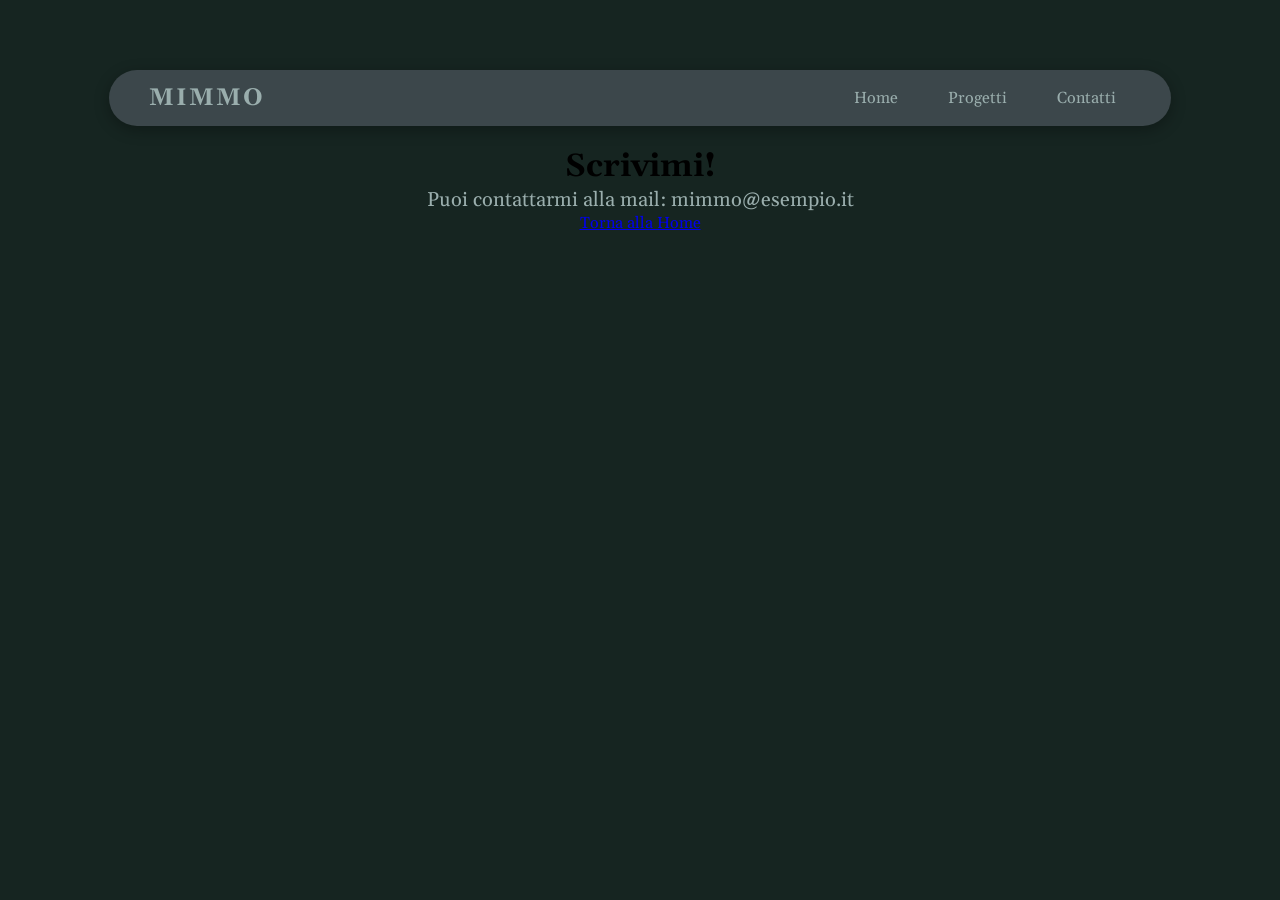
==== contatti.html @ 62b25ac6 "Added 'Progetti' 'Home' and 'Contatti' page" ====
<!DOCTYPE html>
<html lang="it">
<head>
    <meta charset="UTF-8">
    <meta name="viewport" content="width=device-width, initial-scale=1.0">
    <title>Contatti - Mimmo</title>
    <link rel="stylesheet" href="style.css">
    <link href="https://fonts.googleapis.com/css2?family=Gelasio:wght@400;700&display=swap" rel="stylesheet">
</head>
<body>
    <nav class="navbar">
        <div class="logo">MIMMO</div>
        <ul class="nav-links">
            <li><a href="index.html">Home</a></li>
            <li><a href="#">Progetti</a></li>
            <li><a href="contatti.html">Contatti</a></li>
        </ul>
    </nav>

    <main>
        <h1>Scrivimi!</h1>
        <p>Puoi contattarmi alla mail: mimmo@esempio.it</p>
        <a href="index.html">Torna alla Home</a>
    </main>
</body>
</html>
---- style.css ----
body {
    font-family: 'Gelasio', sans-serif; 
    background-color: #162521;
    text-align: center;
    padding: 50px;
}
p {
    color: #9AAEAD; /* Un arancione vivace */
    font-size: 20px; /* Opzionale: lo rende anche più grande */
}
header h1 {
     color: #9AAEAD;
     /* color: #f4f4f4; */
}

button {
    background-color: #A24D5D;
    color: #9AAEAD;
    border: none;
    padding: 10px 20px;
    cursor: pointer;
    border-radius: 5px;
    font-size: 16px;
}

button:hover {
    background-color: #A24D5D;
}

.container {
    display: flex;
    justify-content: space-around; /* Distribuisce gli elementi */
    align-items: center;
    flex-wrap: wrap; /* Fondamentale per il cellulare! */
    padding: 20px;
}

/* Rimuovi i margini predefiniti del browser */
* {
    margin: 0;
    padding: 0;
    box-sizing: border-box;
}

.navbar {
    display: flex;
    justify-content: space-between; /* Spinge logo e link ai lati opposti */
    align-items: center;
    background-color: #3C474B;
    color: #9AAEAD;
    top: 0;
    z-index: 1000;
    /* padding: 1rem 5%;*/
    padding: 10px 40px;
    border-radius: 50px;
    width: 90%;
    margin: 20px auto; /* Centra la navbar */
    position: sticky; /* La tiene fissa in alto mentre scorri */
    box-shadow: 0 4px 15px rgba(0, 0, 0, 0.3); /* Aggiunge un'ombra per un effetto di profondità */
}

.logo {
    font-size: 1.5rem;
    font-weight: bold;
    letter-spacing: 2px;
}

.nav-links {
    display: flex;
    list-style: none; /* Rimuove i pallini della lista */
}

.nav-links li {
    margin-left: 20px;
}

.nav-links a {
    display: inline-block; /* FONDAMENTALE per far vedere lo sfondo e il padding */
    padding: 8px 15px;
    border-radius: 20px;
    color: #9AAEAD;
    text-decoration: none;
    transition: all 0.3s ease;
}

.nav-links a:hover {
    background-color: #157A6E !important; /* L'uso di !important serve a forzare il colore se c'è un conflitto */
    color: white !important;
}

.nav-icon {
    width: 40px;      /* Larghezza */
    height: auto;     /* Mantiene le proporzioni */
    margin-right: 10px; /* Spazio tra immagine e testo */
    vertical-align: middle; /* Allinea l'immagine al centro del testo */
}

/* Quando lo schermo è più stretto di 600px... */
@media (max-width: 600px) {
    body {
        padding: 10px;
        font-size: 14px;
    }
    .container {
        flex-direction: column; /* Gli elementi tornano uno sopra l'altro */
    }
    .navbar {
        flex-direction: column; /* Mette logo sopra e link sotto */
        text-align: center;
    }
    .nav-links {
        margin-top: 10px;
    }
    .nav-links li {
        margin: 5px 10px;
    }
}
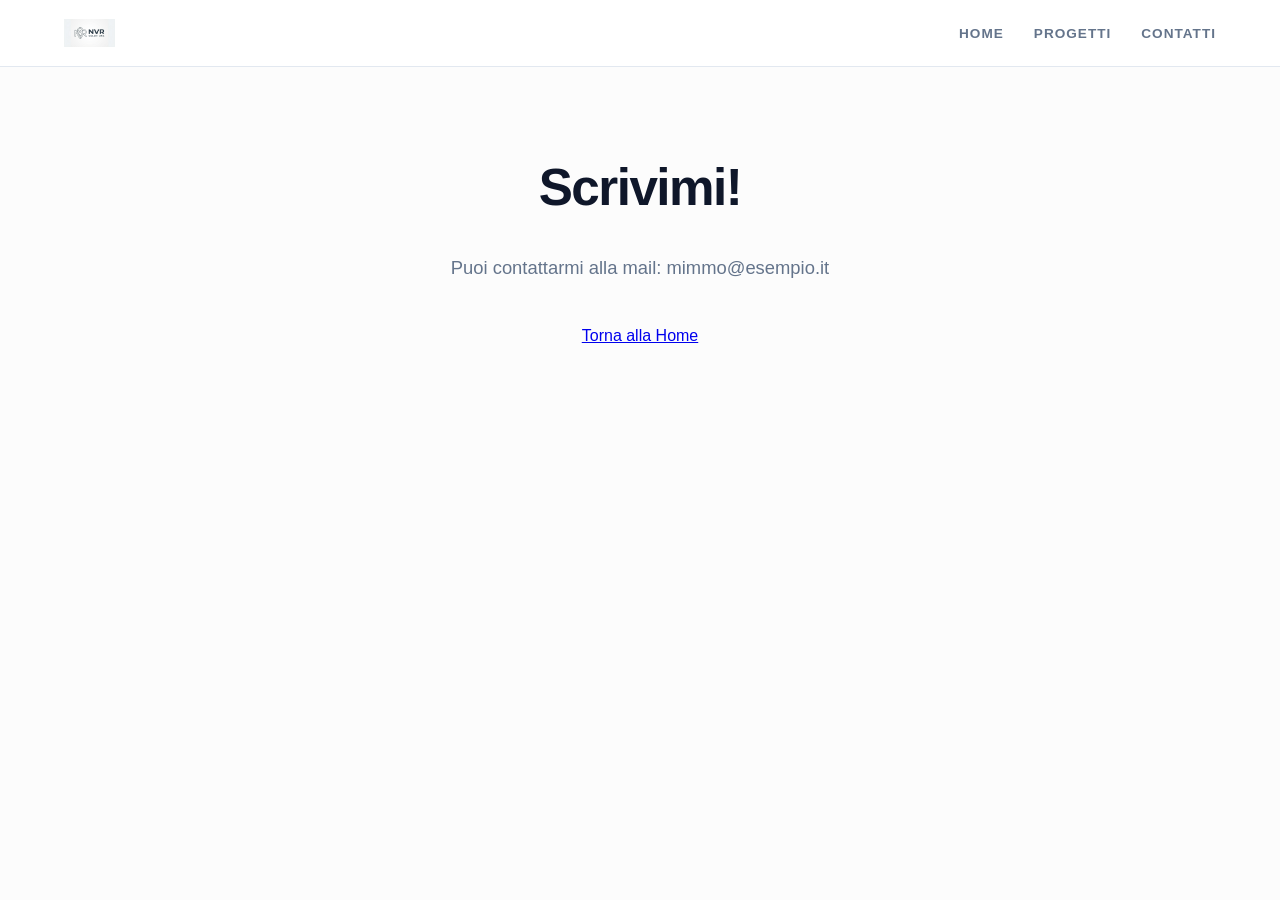
==== commit f579e5d8: "Major layout changes" ====
--- a/contatti.html
+++ b/contatti.html
@@ -9,7 +9,9 @@
 </head>
 <body>
     <nav class="navbar">
-        <div class="logo">MIMMO</div>
+        <div class="logo">
+            <img src="logo-mimmo.png" alt="Logo di Mimmo" class="nav-icon">
+        </div>
         <ul class="nav-links">
             <li><a href="index.html">Home</a></li>
             <li><a href="#">Progetti</a></li>
--- a/style.css
+++ b/style.css
@@ -1,117 +1,171 @@
-body {
-    font-family: 'Gelasio', sans-serif; 
-    background-color: #162521;
-    text-align: center;
-    padding: 50px;
-}
-p {
-    color: #9AAEAD; /* Un arancione vivace */
-    font-size: 20px; /* Opzionale: lo rende anche più grande */
-}
-header h1 {
-     color: #9AAEAD;
-     /* color: #f4f4f4; */
+/* 1. PALETTE INDUSTRIALE PULITA */
+:root {
+    --bg-site: #fcfcfc;        /* Bianco quasi assoluto */
+    --text-main: #1e293b;      /* Grigio fumo (molto leggibile) */
+    --text-muted: #64748b;     /* Grigio per dettagli secondari */
+    --accent-blue: #0f172a;    /* Blu Navy industriale */
+    --accent-action: #3b82f6;  /* Blu vivace per interazioni */
+    --border-color: #e2e8f0;   /* Linee di separazione sottili */
+    --white: #ffffff;
 }
 
-button {
-    background-color: #A24D5D;
-    color: #9AAEAD;
-    border: none;
-    padding: 10px 20px;
-    cursor: pointer;
-    border-radius: 5px;
-    font-size: 16px;
-}
-
-button:hover {
-    background-color: #A24D5D;
-}
-
-.container {
-    display: flex;
-    justify-content: space-around; /* Distribuisce gli elementi */
-    align-items: center;
-    flex-wrap: wrap; /* Fondamentale per il cellulare! */
-    padding: 20px;
-}
-
-/* Rimuovi i margini predefiniti del browser */
 * {
     margin: 0;
     padding: 0;
     box-sizing: border-box;
 }
 
+body {
+    /* AGGIORNAMENTO FONT */
+    font-family: 'Funnel Sans', sans-serif;
+    background-color: var(--bg-site);
+    color: var(--text-main);
+    line-height: 1.6;
+    -webkit-font-smoothing: antialiased;
+}
+
+/* 2. NAVBAR ARCHITETTONICA - LINEARE */
 .navbar {
     display: flex;
-    justify-content: space-between; /* Spinge logo e link ai lati opposti */
+    justify-content: space-between;
     align-items: center;
-    background-color: #3C474B;
-    color: #9AAEAD;
+    background-color: var(--white);
+    padding: 1.2rem 5%;
+    border-bottom: 1px solid var(--border-color);
+    position: sticky;
     top: 0;
     z-index: 1000;
-    /* padding: 1rem 5%;*/
-    padding: 10px 40px;
-    border-radius: 50px;
-    width: 90%;
-    margin: 20px auto; /* Centra la navbar */
-    position: sticky; /* La tiene fissa in alto mentre scorri */
-    box-shadow: 0 4px 15px rgba(0, 0, 0, 0.3); /* Aggiunge un'ombra per un effetto di profondità */
 }
 
 .logo {
-    font-size: 1.5rem;
-    font-weight: bold;
-    letter-spacing: 2px;
+    display: flex;
+    align-items: center;
+    gap: 12px;
+    font-weight: 800; /* Molto marcato per Funnel Sans */
+    font-size: 1.1rem;
+    color: var(--accent-blue);
+    letter-spacing: 0.5px;
+    text-transform: uppercase;
+}
+
+.logo img {
+    height: 28px;
+    width: auto;
 }
 
 .nav-links {
+    list-style: none;
     display: flex;
-    list-style: none; /* Rimuove i pallini della lista */
-}
-
-.nav-links li {
-    margin-left: 20px;
+    gap: 30px;
 }
 
 .nav-links a {
-    display: inline-block; /* FONDAMENTALE per far vedere lo sfondo e il padding */
-    padding: 8px 15px;
-    border-radius: 20px;
-    color: #9AAEAD;
+    color: var(--text-muted);
     text-decoration: none;
+    font-size: 0.85rem;
+    font-weight: 600;
+    text-transform: uppercase;
+    letter-spacing: 1px;
+    transition: color 0.2s ease;
+}
+
+.nav-links a:hover {
+    color: var(--accent-action);
+}
+
+/* 3. LAYOUT CENTRATO */
+main {
+    max-width: 1000px;
+    margin: 80px auto;
+    padding: 0 20px;
+    text-align: center;
+}
+
+h1 {
+    font-size: 3.2rem;
+    font-weight: 800;
+    color: var(--accent-blue);
+    margin-bottom: 24px;
+    letter-spacing: -1.5px; /* Compattiamo il titolo per un look più moderno */
+}
+
+p {
+    color: var(--text-muted);
+    font-size: 1.15rem;
+    font-weight: 400;
+    max-width: 600px;
+    margin: 0 auto 40px auto;
+}
+
+/* 4. BOTTONE "3D PRECISION" */
+#mioBottone {
+    background-color: var(--accent-blue);
+    color: var(--white);
+    border: none;
+    padding: 14px 34px;
+    font-size: 0.85rem;
+    font-weight: 700;
+    text-transform: uppercase;
+    letter-spacing: 1.5px;
+    border-radius: 2px; /* Angoli quasi vivi per massima serietà */
+    cursor: pointer;
     transition: all 0.3s ease;
 }
 
-.nav-links a:hover {
-    background-color: #157A6E !important; /* L'uso di !important serve a forzare il colore se c'è un conflitto */
-    color: white !important;
+#mioBottone:hover {
+    background-color: var(--accent-action);
+    transform: translateY(-1px);
 }
 
-.nav-icon {
-    width: 40px;      /* Larghezza */
-    height: auto;     /* Mantiene le proporzioni */
-    margin-right: 10px; /* Spazio tra immagine e testo */
-    vertical-align: middle; /* Allinea l'immagine al centro del testo */
+/* 5. GRIGLIA PROGETTI */
+.progetti-grid {
+    display: grid;
+    grid-template-columns: repeat(auto-fit, minmax(320px, 1fr));
+    gap: 40px;
+    margin-top: 60px;
 }
 
-/* Quando lo schermo è più stretto di 600px... */
-@media (max-width: 600px) {
-    body {
-        padding: 10px;
-        font-size: 14px;
-    }
-    .container {
-        flex-direction: column; /* Gli elementi tornano uno sopra l'altro */
-    }
-    .navbar {
-        flex-direction: column; /* Mette logo sopra e link sotto */
-        text-align: center;
-    }
-    .nav-links {
-        margin-top: 10px;
-    }
-    .nav-links li {
-        margin: 5px 10px;
-    }
+.progetto-card {
+    background-color: var(--white);
+    border: 1px solid var(--border-color);
+    border-radius: 4px;
+    overflow: hidden;
+    text-align: left;
+    transition: border-color 0.3s ease;
+}
+
+.progetto-card:hover {
+    border-color: var(--text-muted);
+}
+
+.progetto-card img {
+    width: 100%;
+    height: 250px;
+    object-fit: cover;
+    display: block;
+    border-bottom: 1px solid var(--border-color);
+}
+
+.progetto-card-body {
+    padding: 24px;
+}
+
+.progetto-card h3 {
+    font-size: 1.2rem;
+    font-weight: 700;
+    margin-bottom: 12px;
+    color: var(--accent-blue);
+}
+
+.progetto-card p {
+    font-size: 0.95rem;
+    margin: 0;
+    color: var(--text-muted);
+    text-align: left;
+}
+
+/* 6. RESPONSIVE */
+@media (max-width: 768px) {
+    h1 { font-size: 2.4rem; }
+    .navbar { padding: 15px 5%; }
 }
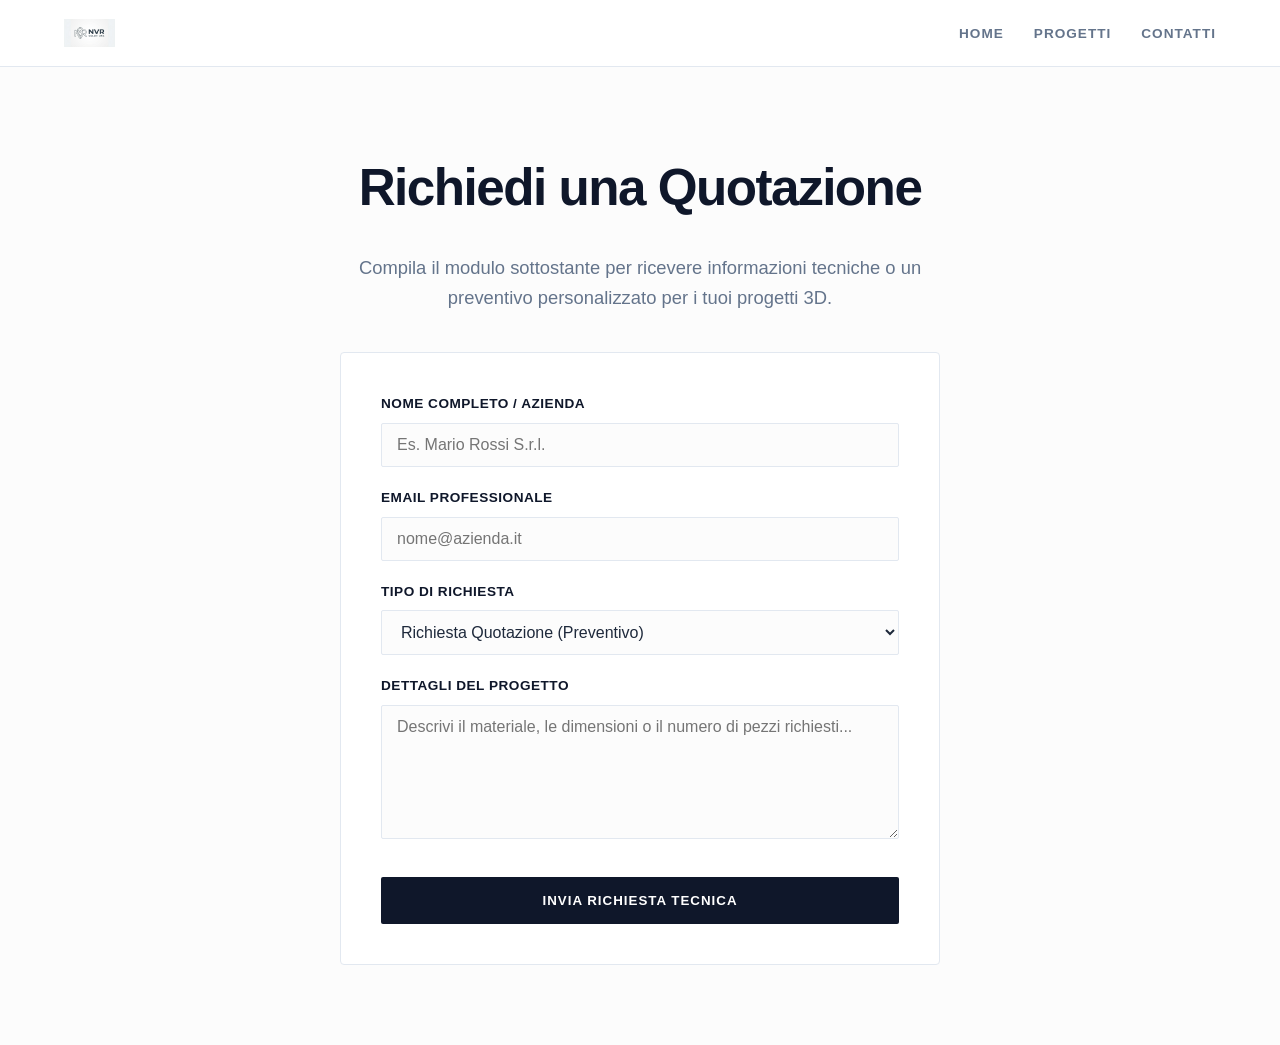
==== commit 5a2c3a4d: "Implementation of dialog box for quote request" ====
--- a/contatti.html
+++ b/contatti.html
@@ -20,9 +20,40 @@
     </nav>
 
     <main>
-        <h1>Scrivimi!</h1>
-        <p>Puoi contattarmi alla mail: mimmo@esempio.it</p>
-        <a href="index.html">Torna alla Home</a>
-    </main>
+        <h1>Richiedi una Quotazione</h1>
+        <p>Compila il modulo sottostante per ricevere informazioni tecniche o un preventivo personalizzato per i tuoi progetti 3D.</p>
+
+    <div class="contact-container">
+        <form action="#" method="POST" class="contact-form">
+            
+            <div class="form-group">
+                <label for="nome">Nome Completo / Azienda</label>
+                <input type="text" id="nome" name="nome" placeholder="Es. Mario Rossi S.r.l." required>
+            </div>
+
+            <div class="form-group">
+                <label for="email">Email Professionale</label>
+                <input type="email" id="email" name="email" placeholder="nome@azienda.it" required>
+            </div>
+
+            <div class="form-group">
+                <label for="motivo">Tipo di Richiesta</label>
+                <select id="motivo" name="motivo">
+                    <option value="quotazione">Richiesta Quotazione (Preventivo)</option>
+                    <option value="processo">Informazioni sui Processi (FDM/SLA)</option>
+                    <option value="azienda">Informazioni sull'Azienda</option>
+                    <option value="altro">Altro</option>
+                </select>
+            </div>
+
+            <div class="form-group">
+                <label for="messaggio">Dettagli del Progetto</label>
+                <textarea id="messaggio" name="messaggio" rows="6" placeholder="Descrivi il materiale, le dimensioni o il numero di pezzi richiesti..."></textarea>
+            </div>
+
+            <button type="submit" id="btn-invia">Invia Richiesta Tecnica</button>
+        </form>
+    </div>
+</main>
 </body>
 </html>
--- a/style.css
+++ b/style.css
@@ -168,4 +168,76 @@
 @media (max-width: 768px) {
     h1 { font-size: 2.4rem; }
     .navbar { padding: 15px 5%; }
+}
+
+/* CONTACT FORM STYLE */
+.contact-container {
+    max-width: 600px;
+    margin: 0 auto;
+    background-color: var(--white);
+    padding: 40px;
+    border: 1px solid var(--border-color);
+    border-radius: 4px;
+    text-align: left; /* Il form si legge meglio allineato a sinistra */
+}
+
+.form-group {
+    margin-bottom: 20px;
+}
+
+.form-group label {
+    display: block;
+    font-size: 0.85rem;
+    font-weight: 700;
+    text-transform: uppercase;
+    letter-spacing: 0.5px;
+    margin-bottom: 8px;
+    color: var(--accent-blue);
+}
+
+/* Stile comune per input, select e textarea */
+input[type="text"],
+input[type="email"],
+select,
+textarea {
+    width: 100%;
+    padding: 12px 15px;
+    border: 1px solid var(--border-color);
+    border-radius: 2px;
+    font-family: 'Funnel Sans', sans-serif;
+    font-size: 1rem;
+    color: var(--text-main);
+    background-color: var(--bg-site);
+    transition: border-color 0.2s;
+}
+
+/* Evidenzia il campo quando l'utente ci clicca sopra */
+input:focus, select:focus, textarea:focus {
+    outline: none;
+    border-color: var(--accent-action);
+    background-color: var(--white);
+}
+
+textarea {
+    resize: vertical; /* Permette di allungarlo ma non di allargarlo sballando il layout */
+}
+
+#btn-invia {
+    width: 100%;
+    background-color: var(--accent-blue);
+    color: var(--white);
+    border: none;
+    padding: 16px;
+    font-family: 'Funnel Sans', sans-serif;
+    font-weight: 700;
+    text-transform: uppercase;
+    letter-spacing: 1px;
+    border-radius: 2px;
+    cursor: pointer;
+    transition: background-color 0.2s;
+    margin-top: 10px;
+}
+
+#btn-invia:hover {
+    background-color: var(--accent-action);
 }
